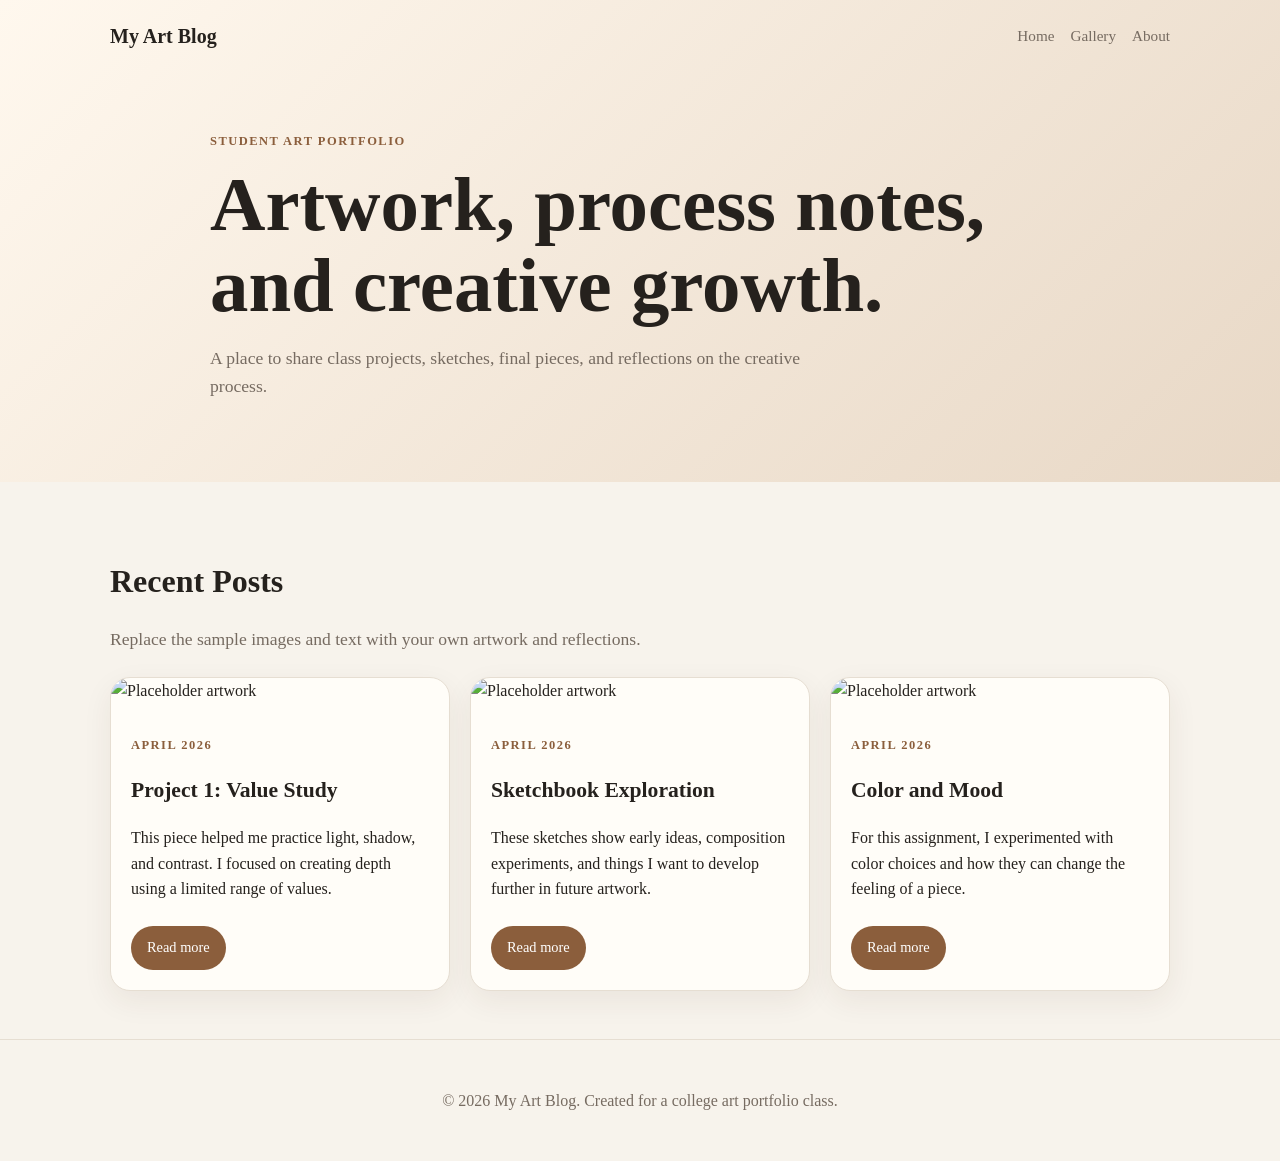
==== index.html @ 321e54b8 "Add files via upload" ====
<!DOCTYPE html>
<html lang="en">
<head>
  <meta charset="UTF-8" />
  <meta name="viewport" content="width=device-width, initial-scale=1.0" />
  <title>Student Art Portfolio Blog</title>
  <link rel="stylesheet" href="styles.css" />
</head>
<body>
  <header class="site-header">
    <nav class="nav">
      <a class="logo" href="index.html">My Art Blog</a>
      <div class="nav-links">
        <a href="index.html">Home</a>
        <a href="gallery.html">Gallery</a>
        <a href="about.html">About</a>
      </div>
    </nav>
    <section class="hero">
      <p class="eyebrow">Student Art Portfolio</p>
      <h1>Artwork, process notes, and creative growth.</h1>
      <p class="hero-text">A place to share class projects, sketches, final pieces, and reflections on the creative process.</p>
    </section>
  </header>

  <main class="container">
    <section class="section-heading">
      <h2>Recent Posts</h2>
      <p>Replace the sample images and text with your own artwork and reflections.</p>
    </section>

    <div class="post-grid">
      <article class="card">
        <img src="assets/images/placeholder-1.svg" alt="Placeholder artwork" />
        <div class="card-content">
          <p class="date">April 2026</p>
          <h3>Project 1: Value Study</h3>
          <p>This piece helped me practice light, shadow, and contrast. I focused on creating depth using a limited range of values.</p>
          <a class="button" href="post-value-study.html">Read more</a>
        </div>
      </article>

      <article class="card">
        <img src="assets/images/placeholder-2.svg" alt="Placeholder artwork" />
        <div class="card-content">
          <p class="date">April 2026</p>
          <h3>Sketchbook Exploration</h3>
          <p>These sketches show early ideas, composition experiments, and things I want to develop further in future artwork.</p>
          <a class="button" href="post-sketchbook.html">Read more</a>
        </div>
      </article>

      <article class="card">
        <img src="assets/images/placeholder-3.svg" alt="Placeholder artwork" />
        <div class="card-content">
          <p class="date">April 2026</p>
          <h3>Color and Mood</h3>
          <p>For this assignment, I experimented with color choices and how they can change the feeling of a piece.</p>
          <a class="button" href="post-color-mood.html">Read more</a>
        </div>
      </article>
    </div>
  </main>

  <footer class="footer">
    <p>© 2026 My Art Blog. Created for a college art portfolio class.</p>
  </footer>
</body>
</html>
---- styles.css ----
:root {
  --bg: #f7f3ec;
  --paper: #fffdf8;
  --ink: #25211d;
  --muted: #766b61;
  --accent: #8b5e3c;
  --accent-dark: #5f3f28;
  --border: #e6ded2;
}

* { box-sizing: border-box; }
body { margin: 0; font-family: Georgia, 'Times New Roman', serif; background: var(--bg); color: var(--ink); line-height: 1.6; }
a { color: inherit; }
img { max-width: 100%; display: block; }
.site-header { background: linear-gradient(135deg, #fff8ee, #e8d8c6); padding-bottom: 4rem; }
.page-header { background: #fff8ee; padding-bottom: 2.5rem; border-bottom: 1px solid var(--border); }
.nav { max-width: 1100px; margin: 0 auto; padding: 1.25rem; display: flex; justify-content: space-between; align-items: center; gap: 1rem; }
.logo { font-weight: 700; text-decoration: none; font-size: 1.25rem; }
.nav-links { display: flex; gap: 1rem; font-size: .95rem; }
.nav-links a { text-decoration: none; color: var(--muted); }
.nav-links a:hover { color: var(--accent-dark); }
.hero, .page-header h1, .page-header p { max-width: 900px; margin-left: auto; margin-right: auto; padding: 0 1.25rem; }
.hero { padding-top: 3rem; }
.eyebrow, .date { text-transform: uppercase; letter-spacing: .12em; color: var(--accent); font-size: .78rem; font-weight: 700; }
h1 { font-size: clamp(2.3rem, 6vw, 4.8rem); line-height: 1.05; margin: .5rem 0 1rem; }
h2 { font-size: 2rem; margin-bottom: .25rem; }
h3 { font-size: 1.35rem; line-height: 1.2; }
.hero-text, .section-heading p, .page-header p { color: var(--muted); max-width: 650px; font-size: 1.1rem; }
.container { max-width: 1100px; margin: 0 auto; padding: 3rem 1.25rem; }
.narrow { max-width: 780px; }
.section-heading { margin-bottom: 1.5rem; }
.post-grid { display: grid; grid-template-columns: repeat(3, 1fr); gap: 1.25rem; }
.card, .about-box { background: var(--paper); border: 1px solid var(--border); border-radius: 20px; overflow: hidden; box-shadow: 0 10px 30px rgba(69, 45, 27, .07); }
.card-content { padding: 1.25rem; }
.button { display: inline-block; margin-top: .5rem; background: var(--accent); color: white; text-decoration: none; padding: .65rem 1rem; border-radius: 999px; font-size: .9rem; }
.button:hover { background: var(--accent-dark); }
.gallery-grid { display: grid; grid-template-columns: repeat(4, 1fr); gap: 1rem; }
figure { margin: 0; background: var(--paper); border: 1px solid var(--border); border-radius: 16px; overflow: hidden; }
figcaption { padding: .75rem 1rem; color: var(--muted); }
.about-box { padding: 2rem; }
.post img { border-radius: 18px; border: 1px solid var(--border); margin: 1.25rem 0; }
.footer { text-align: center; color: var(--muted); padding: 2rem 1rem; border-top: 1px solid var(--border); }
@media (max-width: 850px) { .post-grid, .gallery-grid { grid-template-columns: 1fr 1fr; } }
@media (max-width: 560px) { .nav { align-items: flex-start; flex-direction: column; } .post-grid, .gallery-grid { grid-template-columns: 1fr; } }
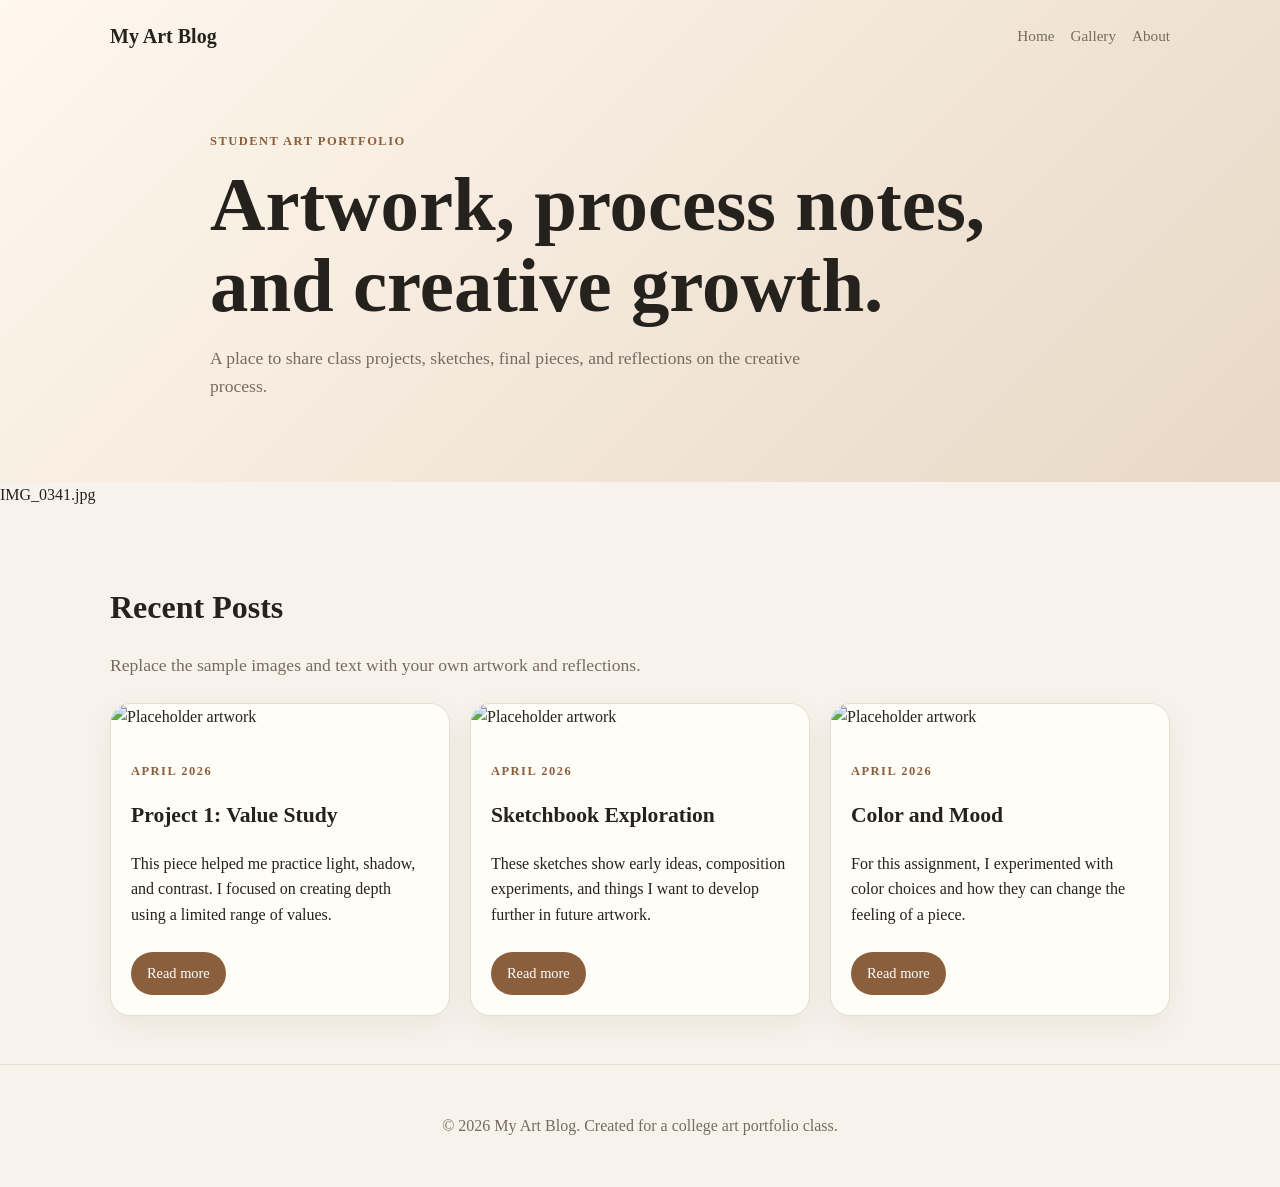
==== commit a3605e9b: "Update index.html" ====
--- a/index.html
+++ b/index.html
@@ -22,7 +22,7 @@
       <p class="hero-text">A place to share class projects, sketches, final pieces, and reflections on the creative process.</p>
     </section>
   </header>
-
+IMG_0341.jpg
   <main class="container">
     <section class="section-heading">
       <h2>Recent Posts</h2>
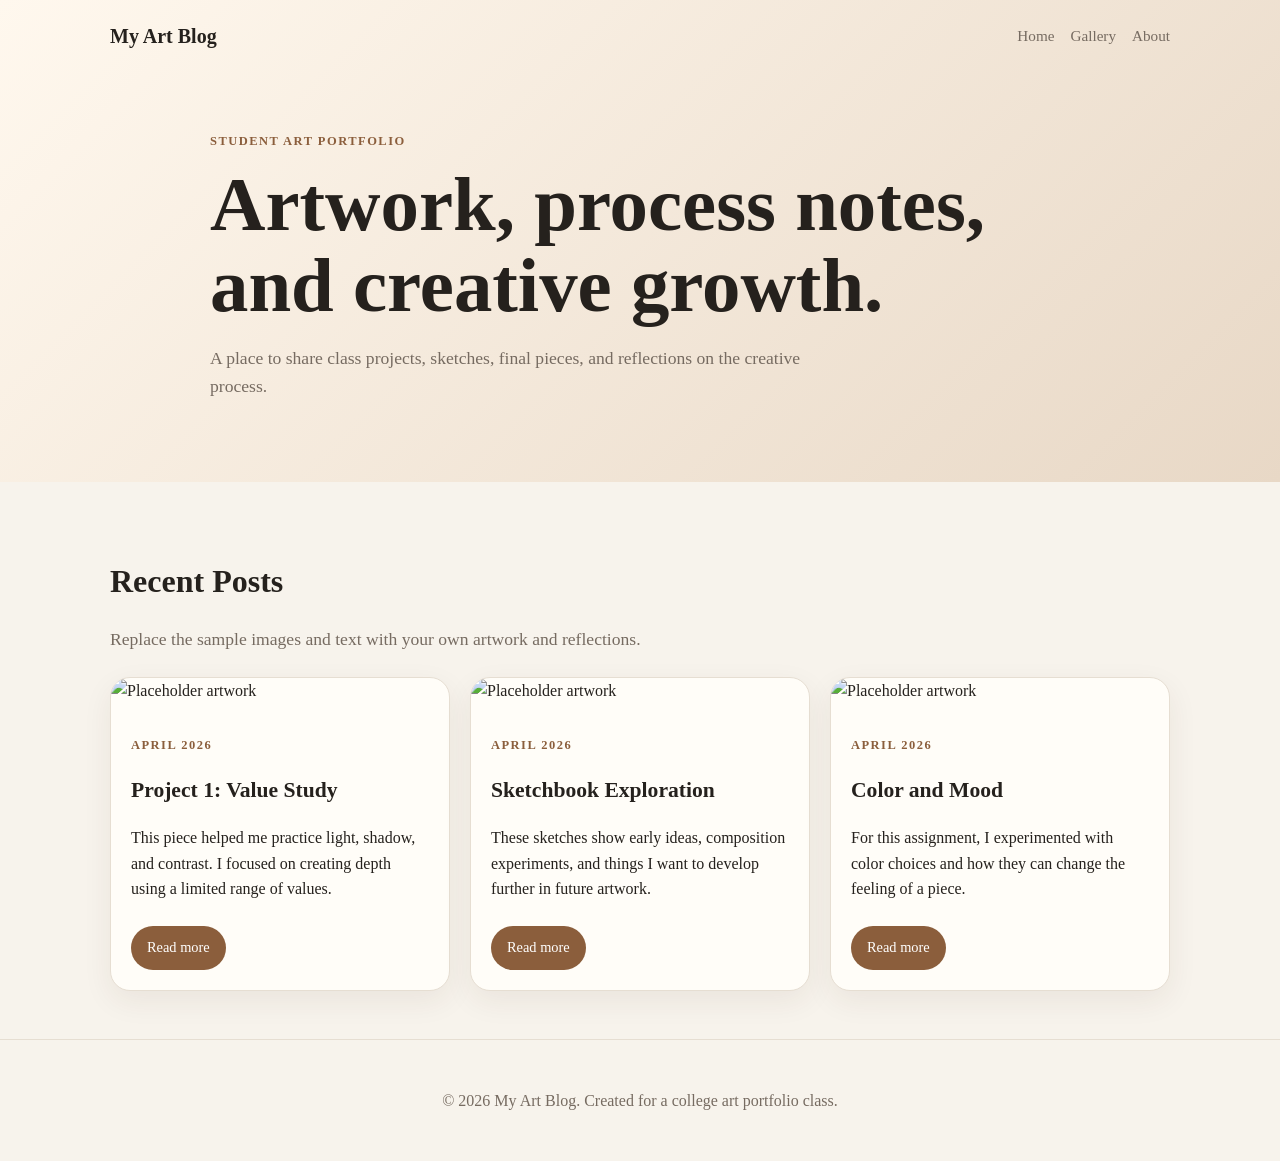
==== commit 81f97686: "Update index.html" ====
--- a/index.html
+++ b/index.html
@@ -22,7 +22,6 @@
       <p class="hero-text">A place to share class projects, sketches, final pieces, and reflections on the creative process.</p>
     </section>
   </header>
-IMG_0341.jpg
   <main class="container">
     <section class="section-heading">
       <h2>Recent Posts</h2>
